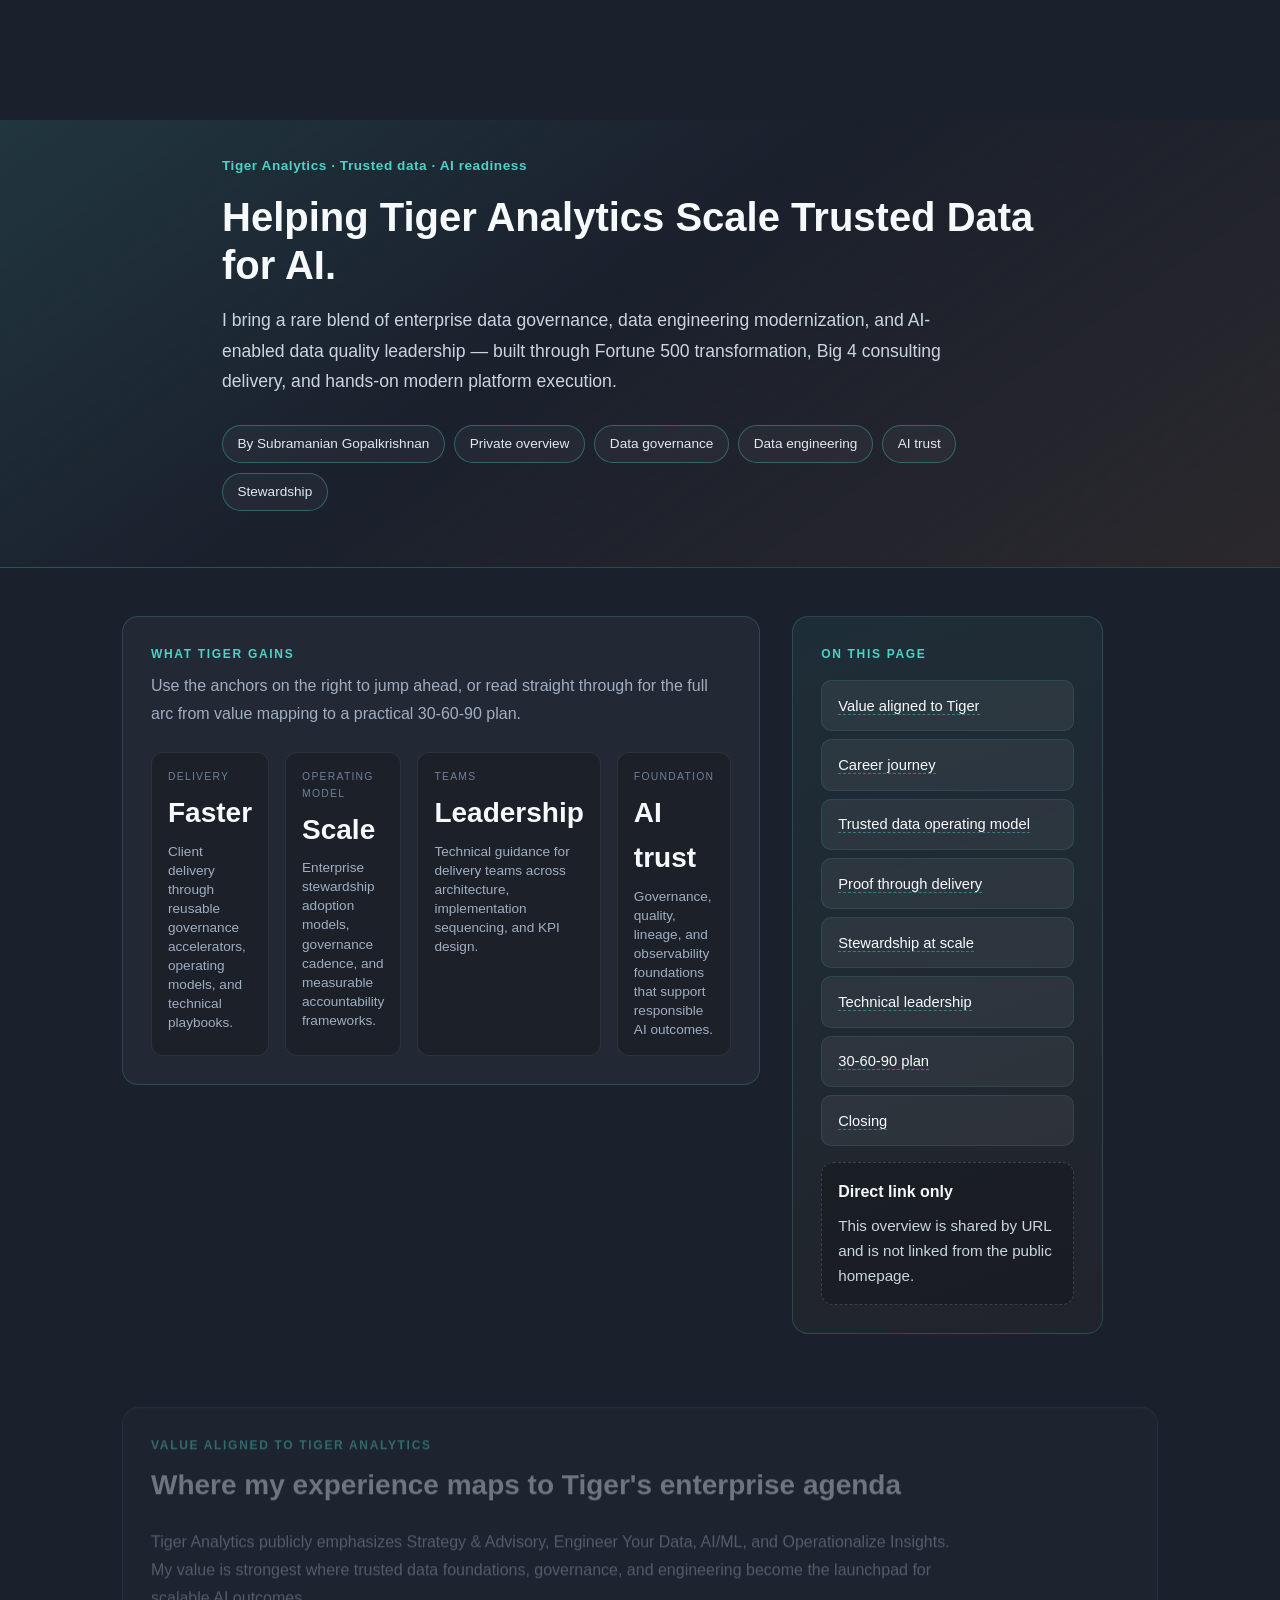
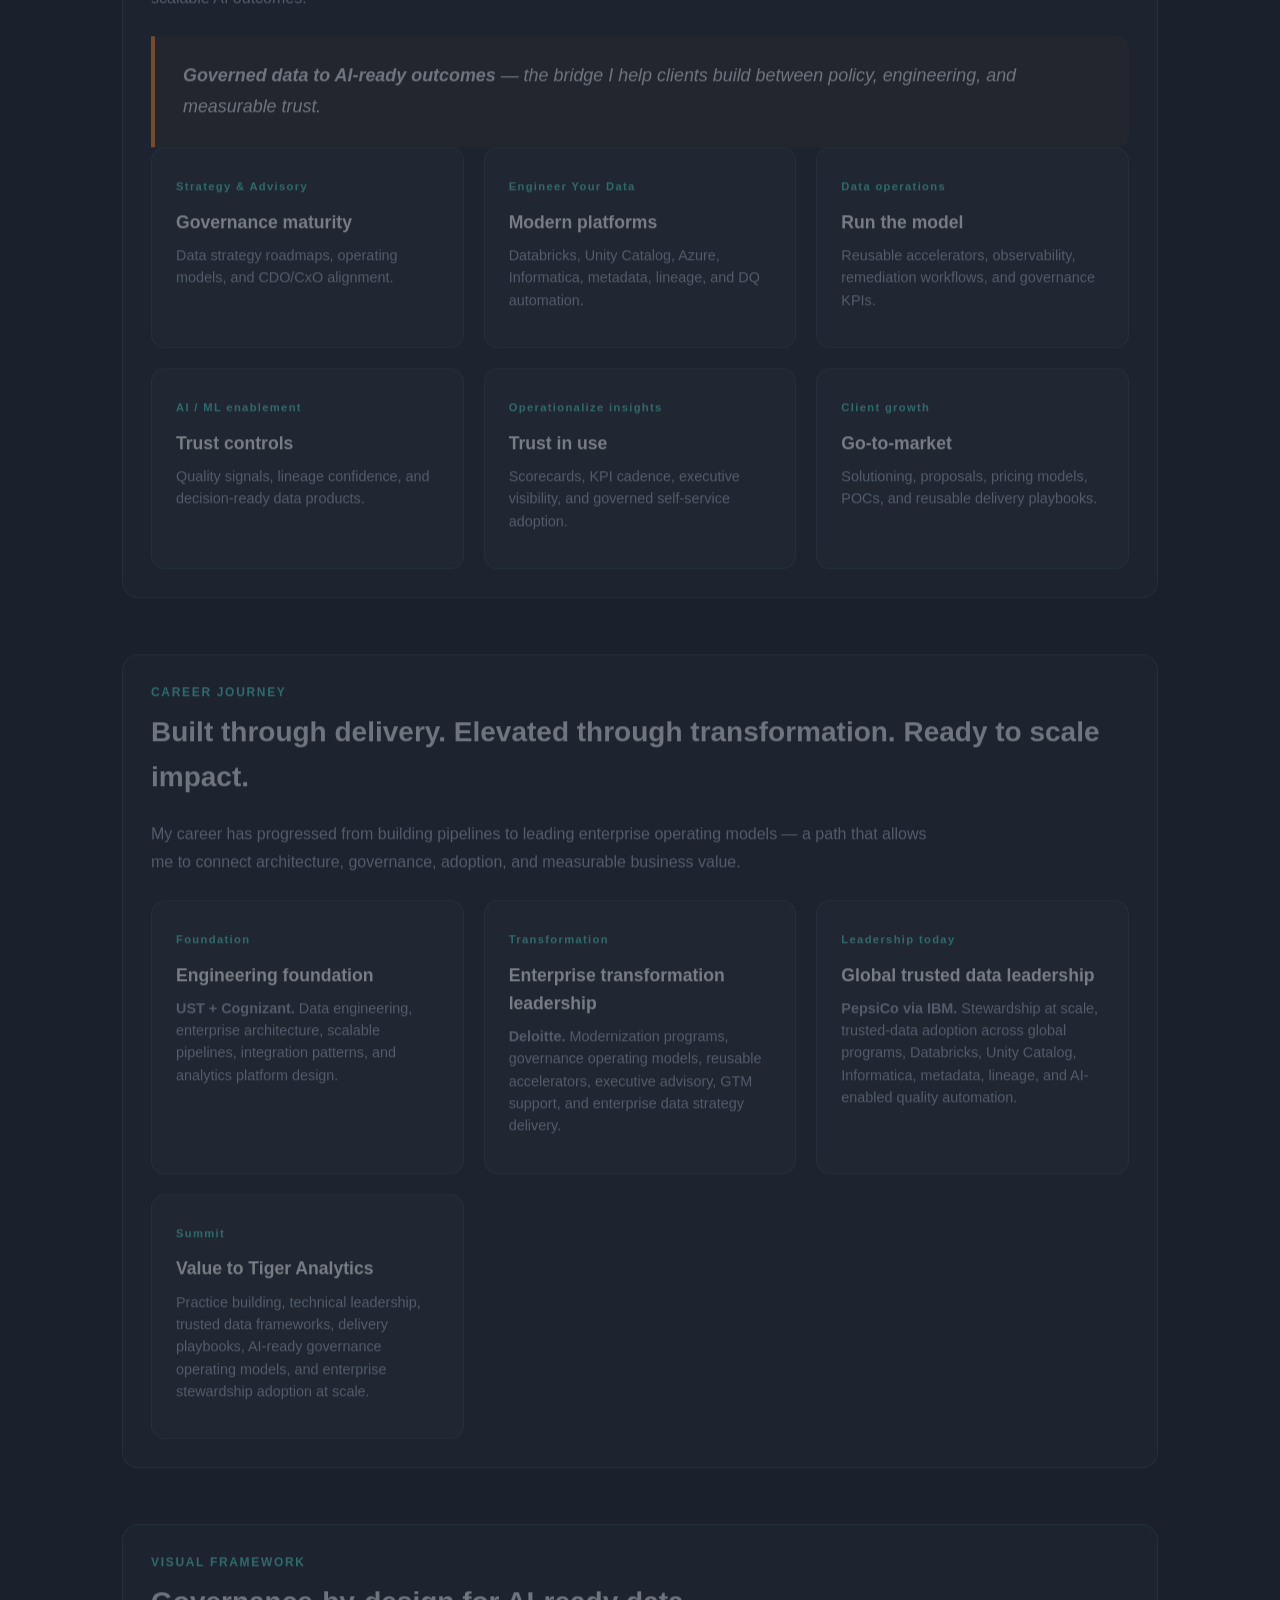
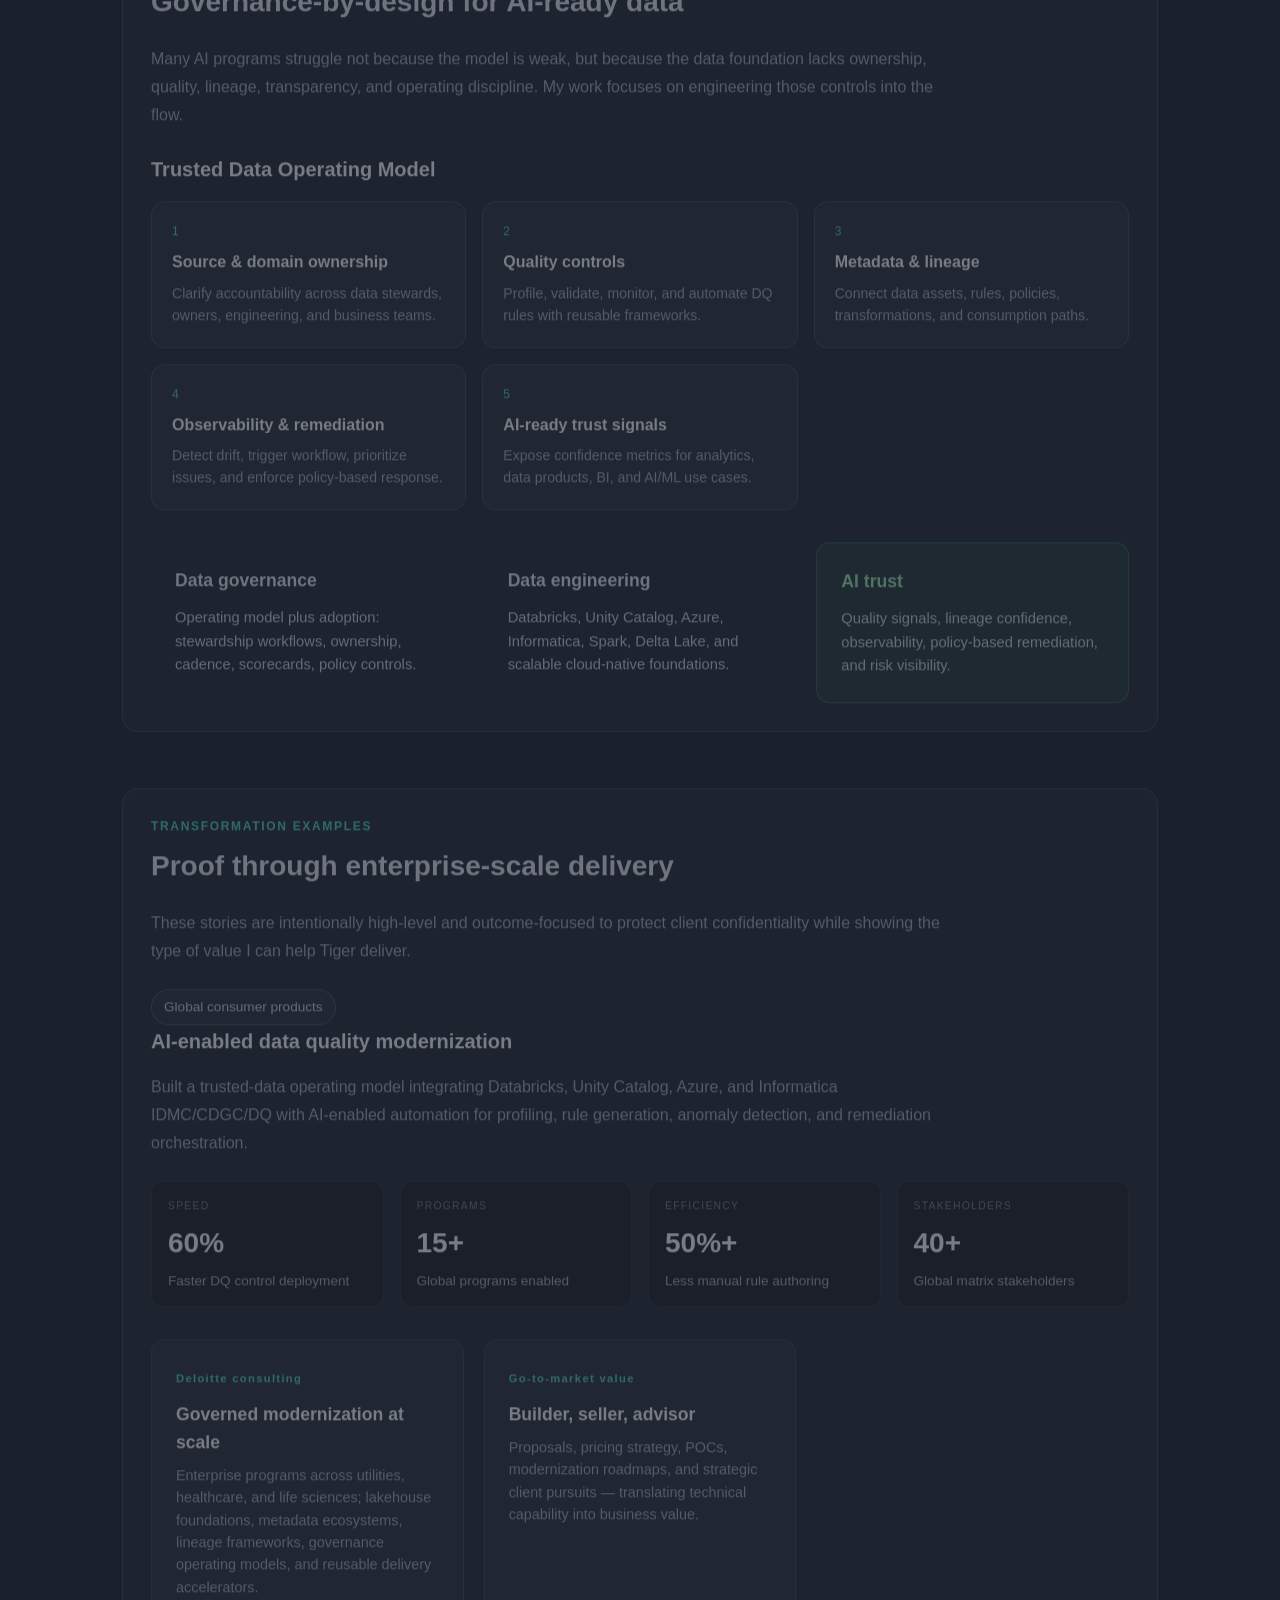
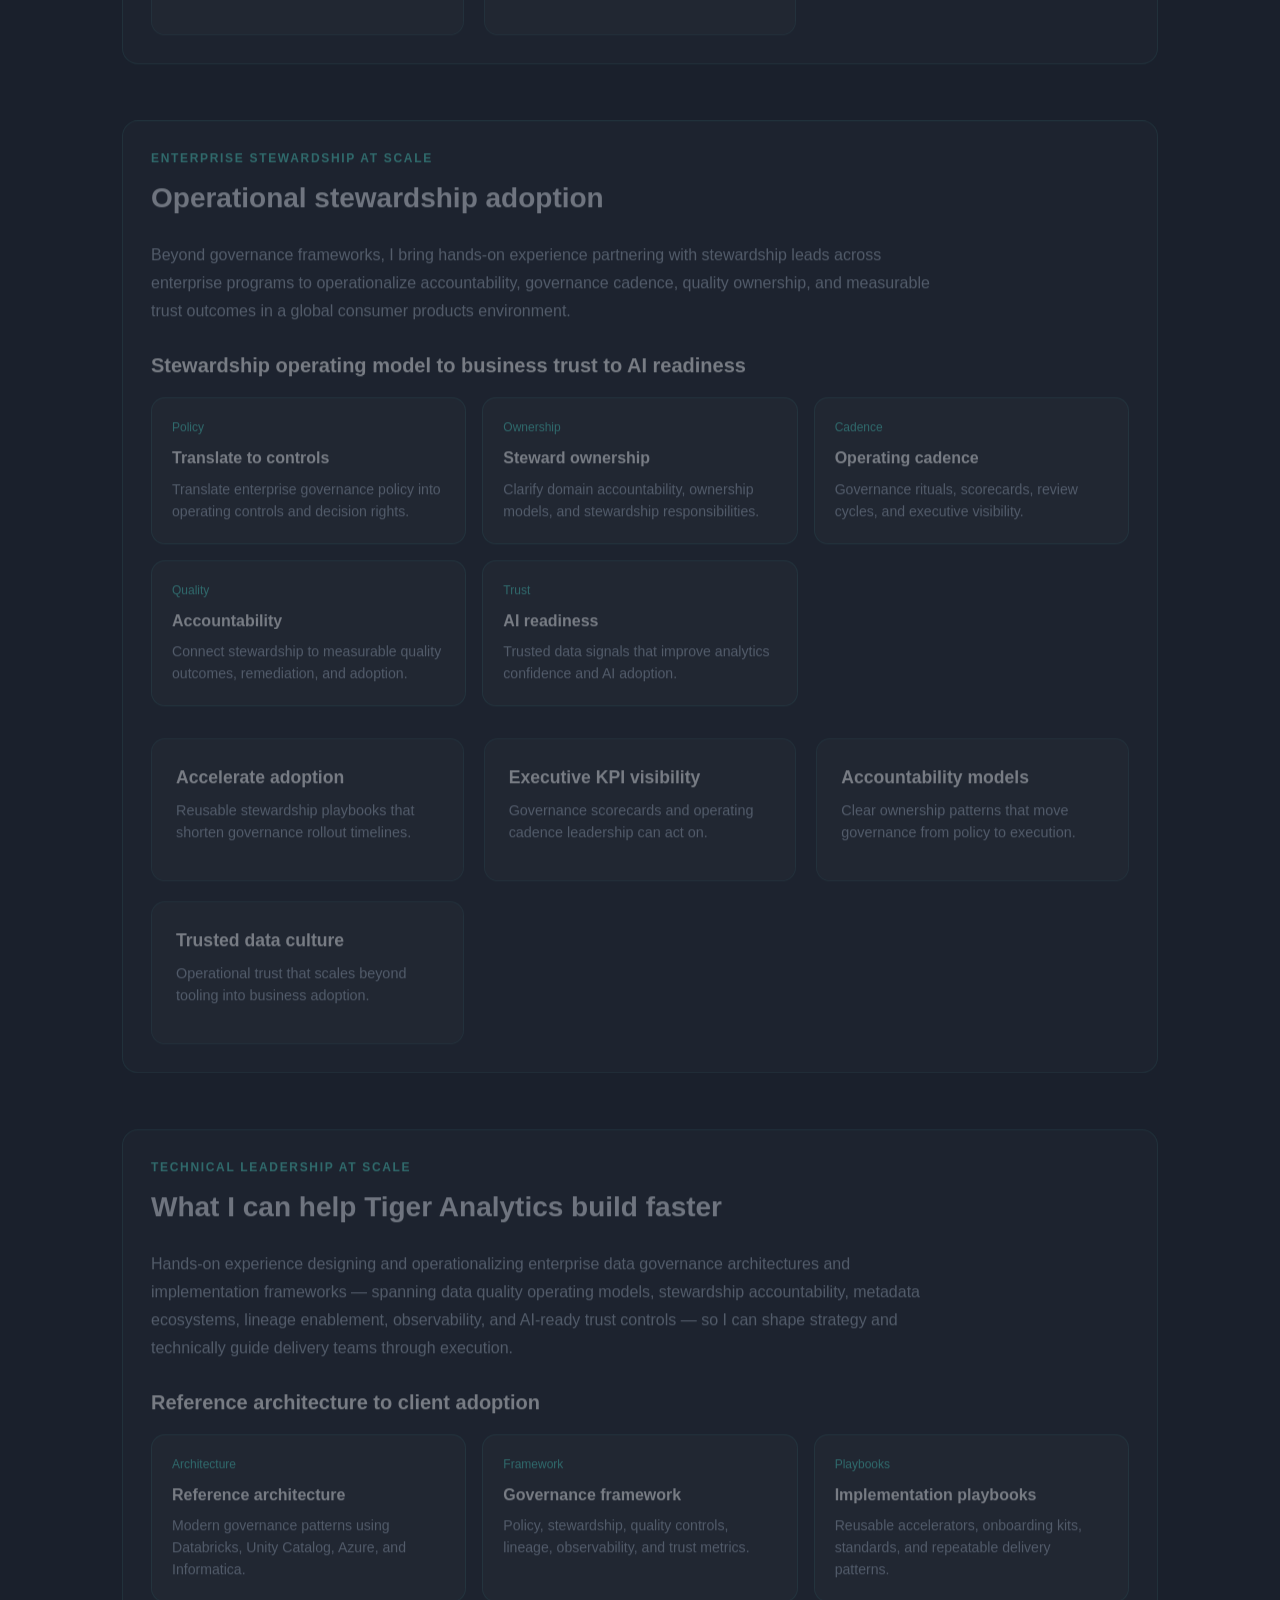
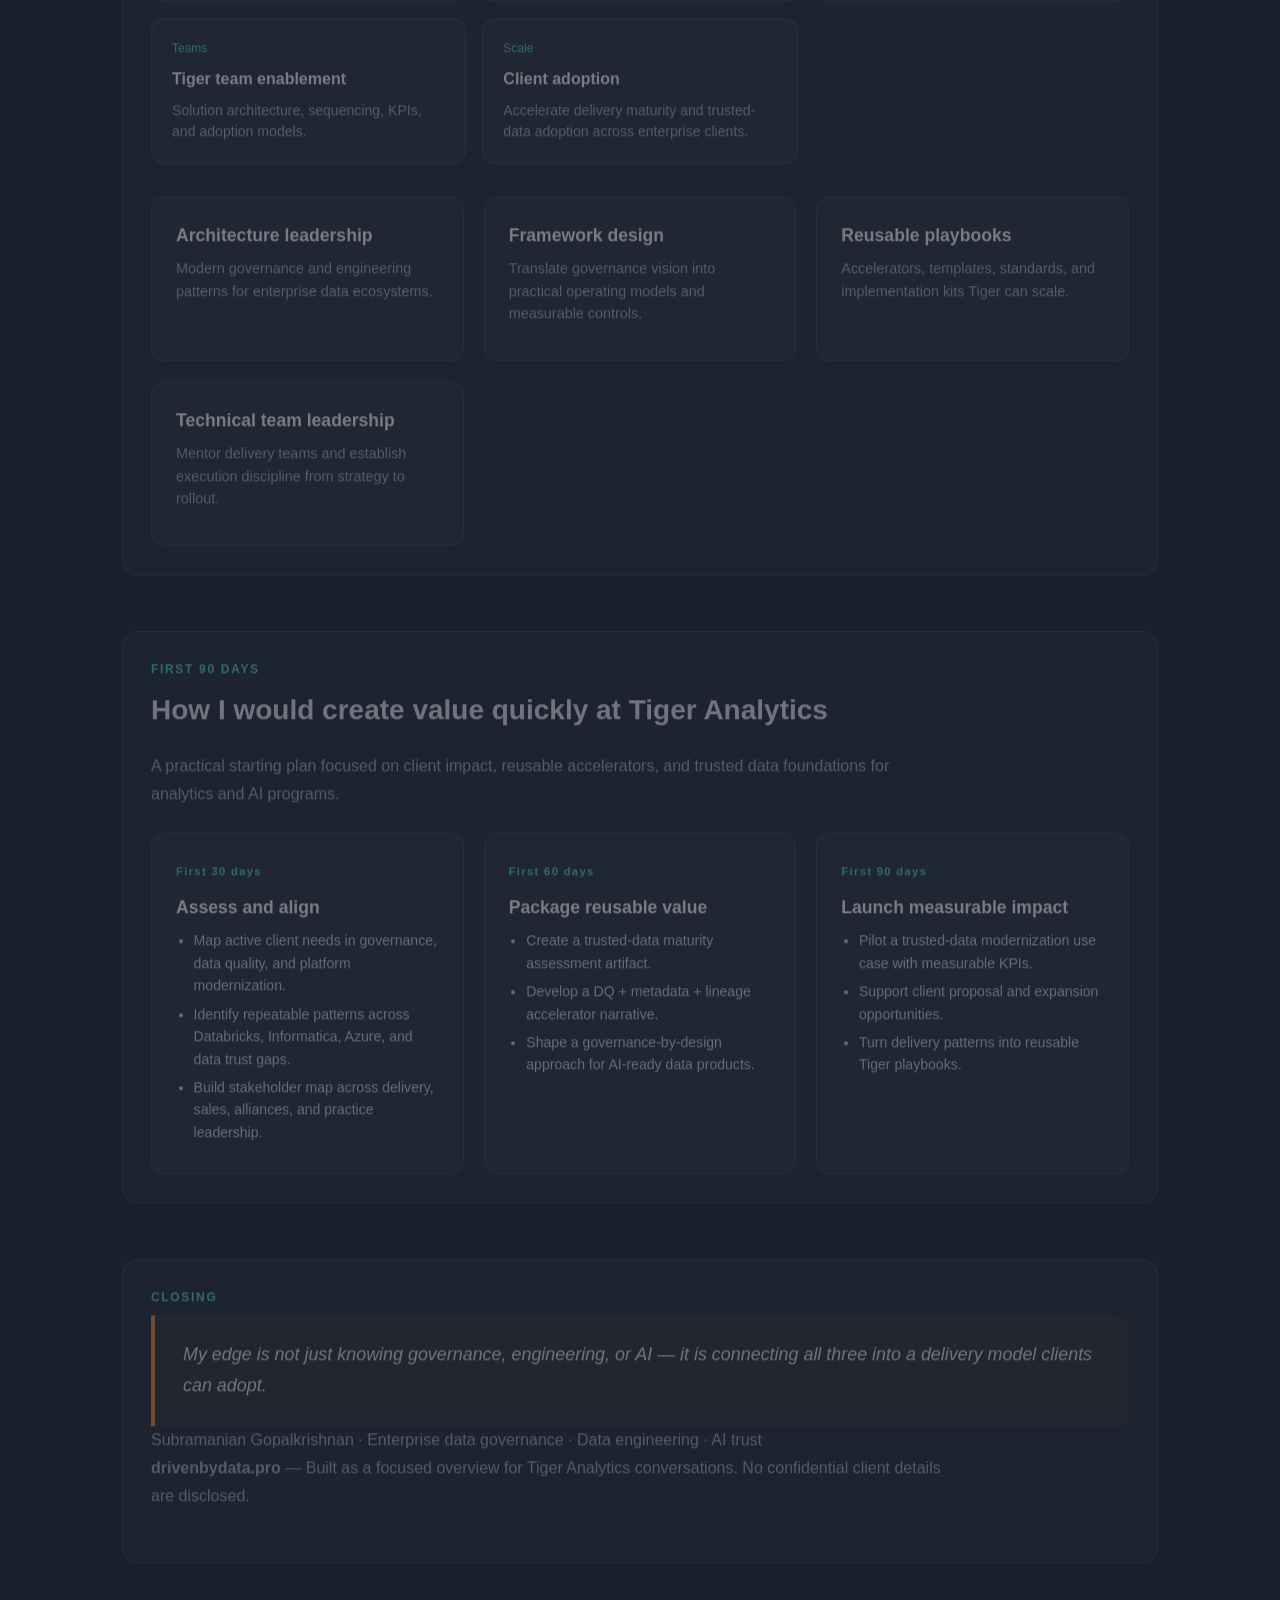
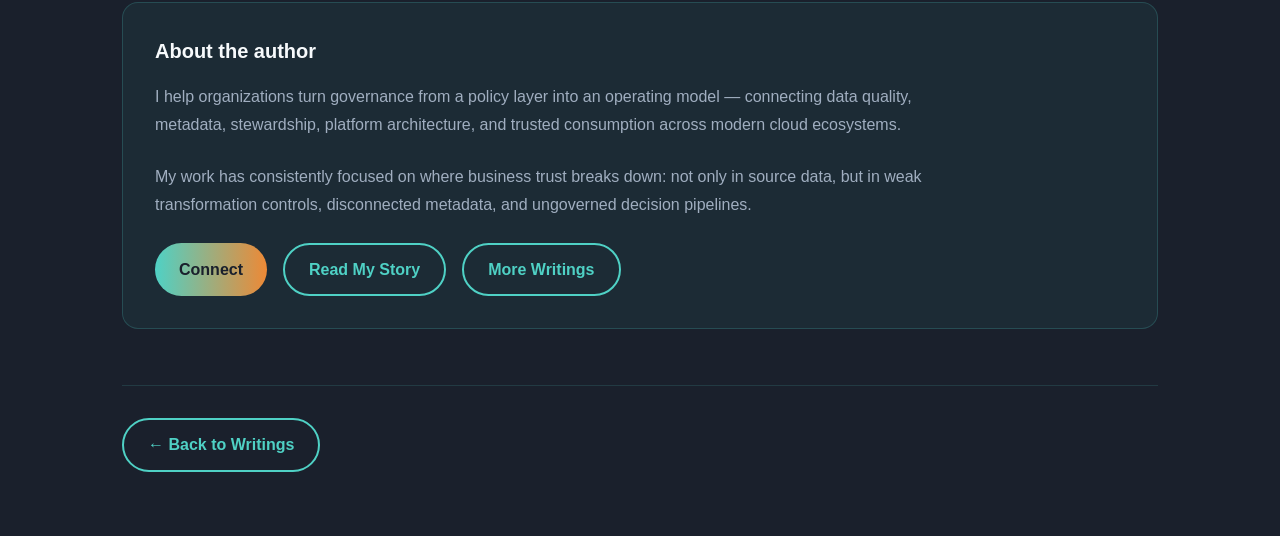
==== private/index.html @ e74349a3 "Update style.css and script.js to enhance layout and asset fetching logic. Added margin adjustments " ====
<!DOCTYPE html>
<html lang="en">
<head>
  <meta charset="UTF-8" />
  <meta name="viewport" content="width=device-width, initial-scale=1.0" />
  <meta name="robots" content="noindex, nofollow" />
  <title>Redirecting…</title>
  <meta http-equiv="refresh" content="0; url=Value%20for%20Tiger%20Analytics.html" />
  <link rel="canonical" href="https://www.drivenbydate.pro/private/Value%20for%20Tiger%20Analytics.html" />
</head>
<body>
  <p><a href="Value%20for%20Tiger%20Analytics.html">Value for Tiger Analytics</a></p>
</body>
</html>
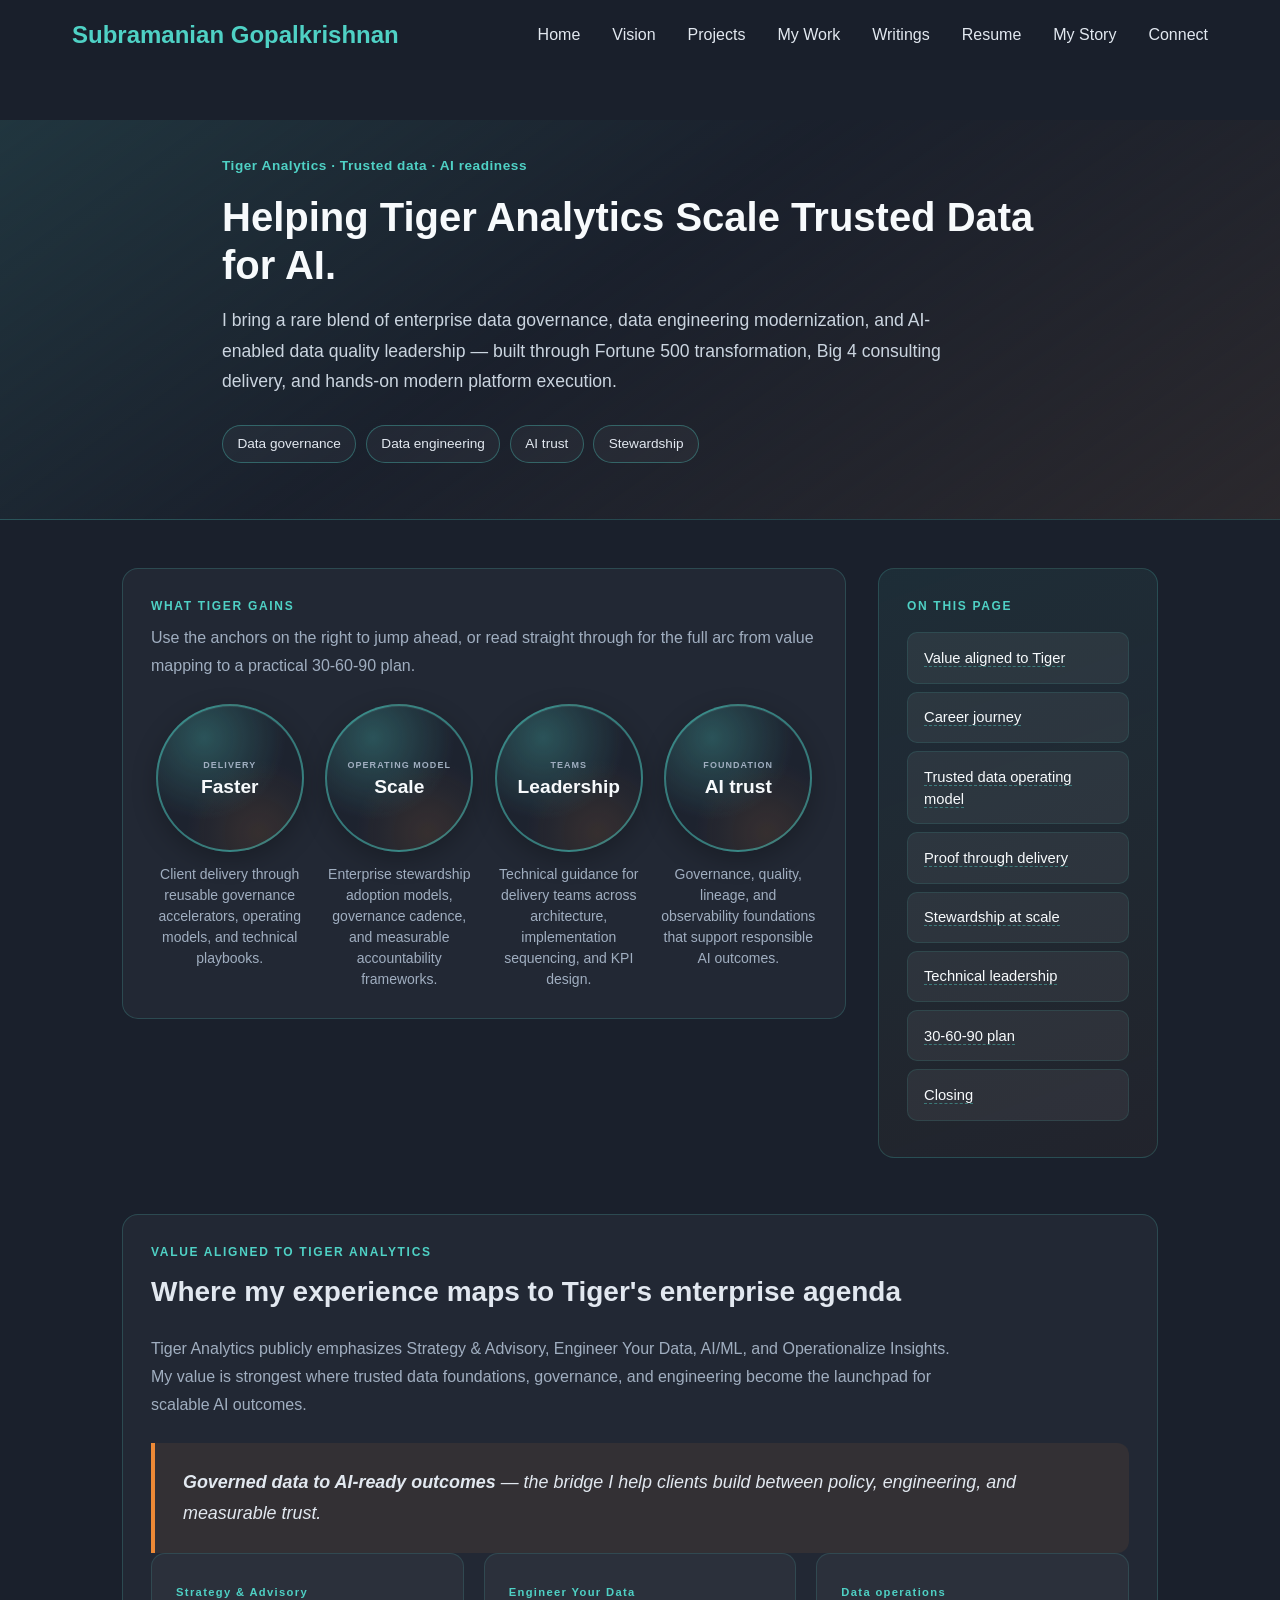
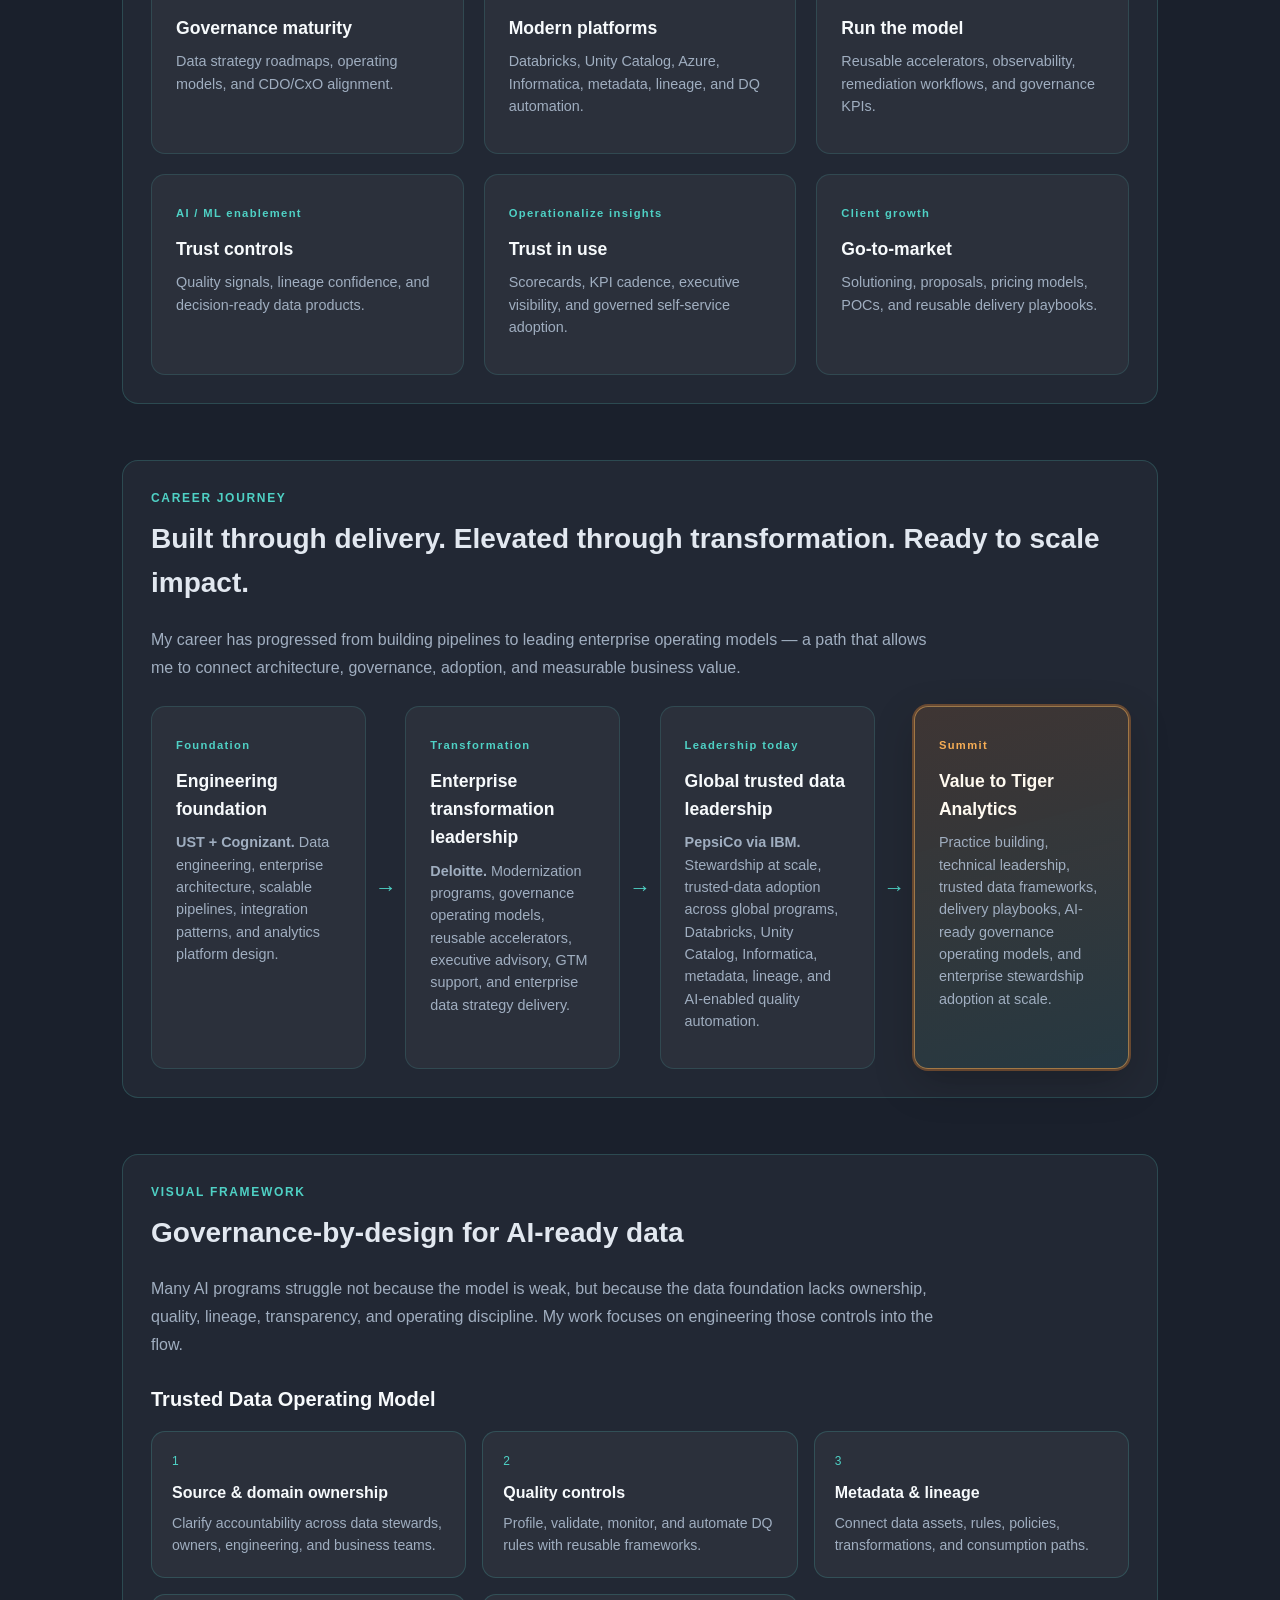
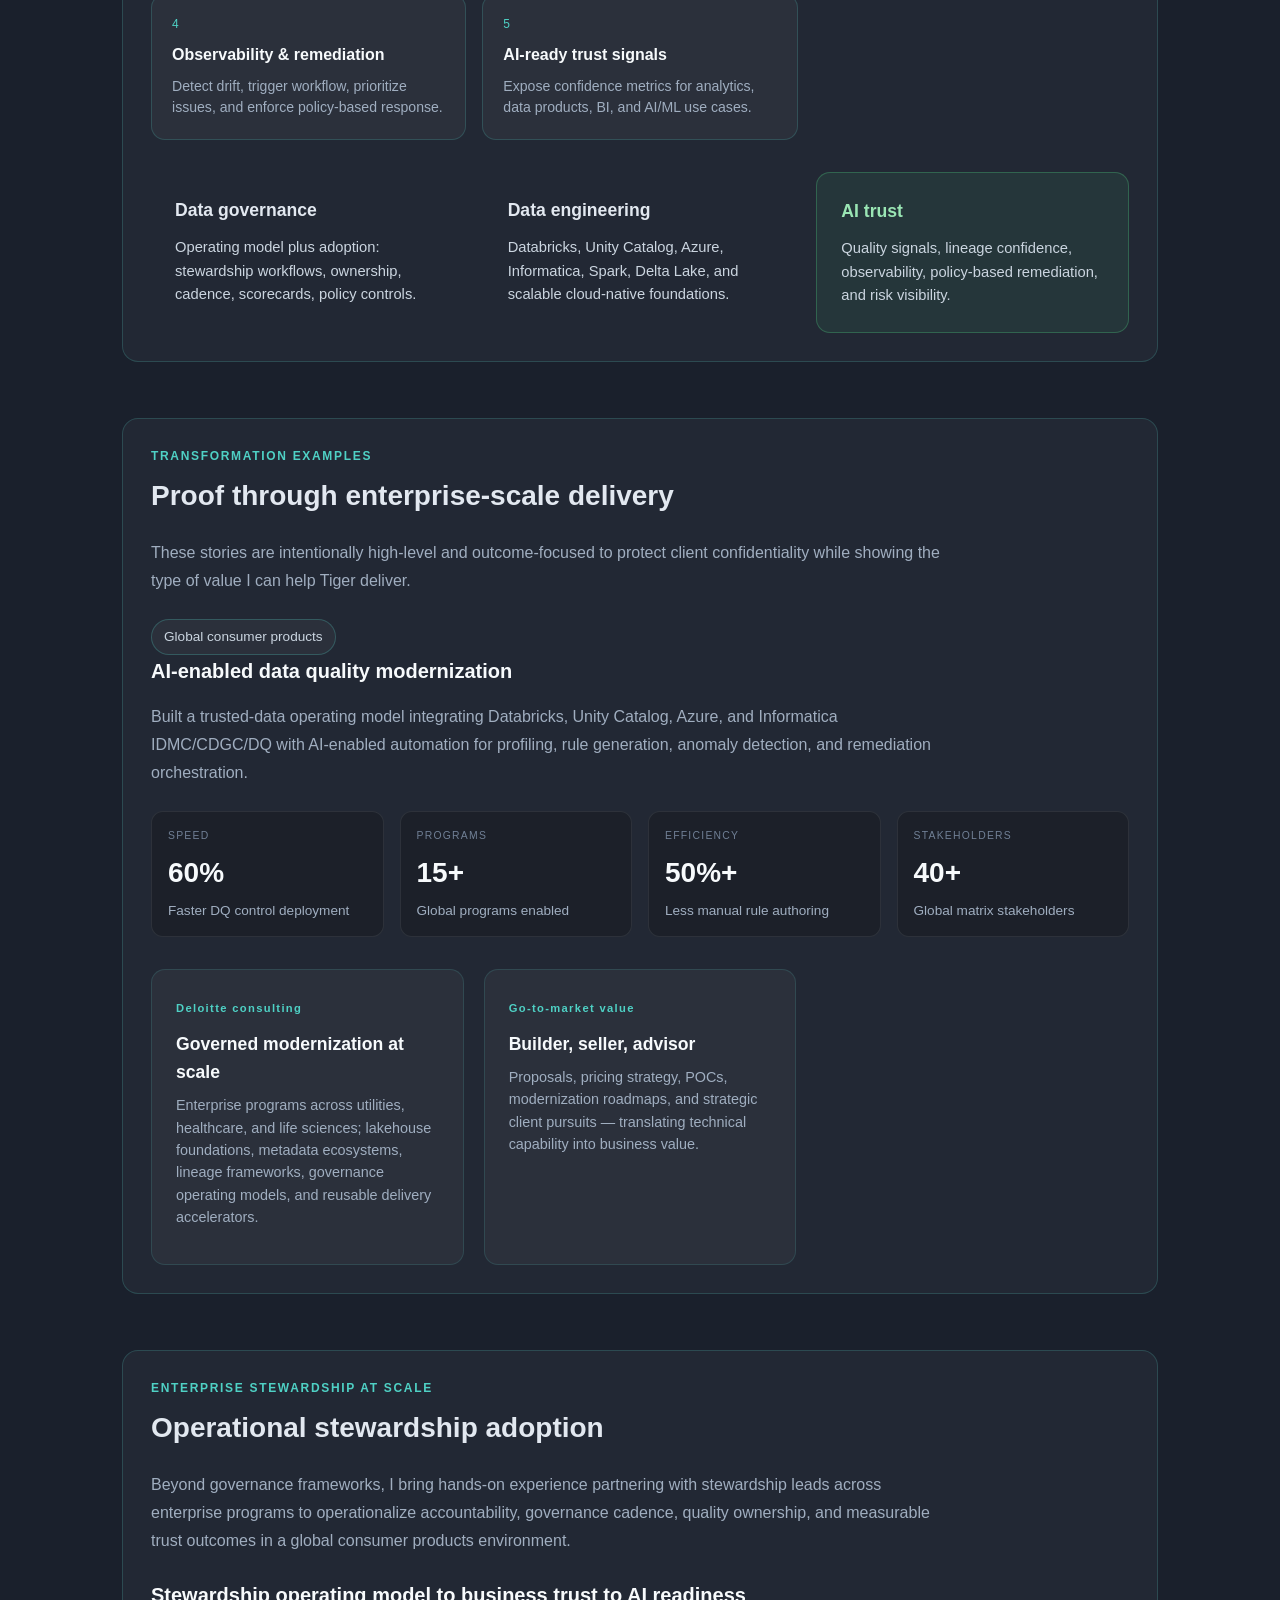
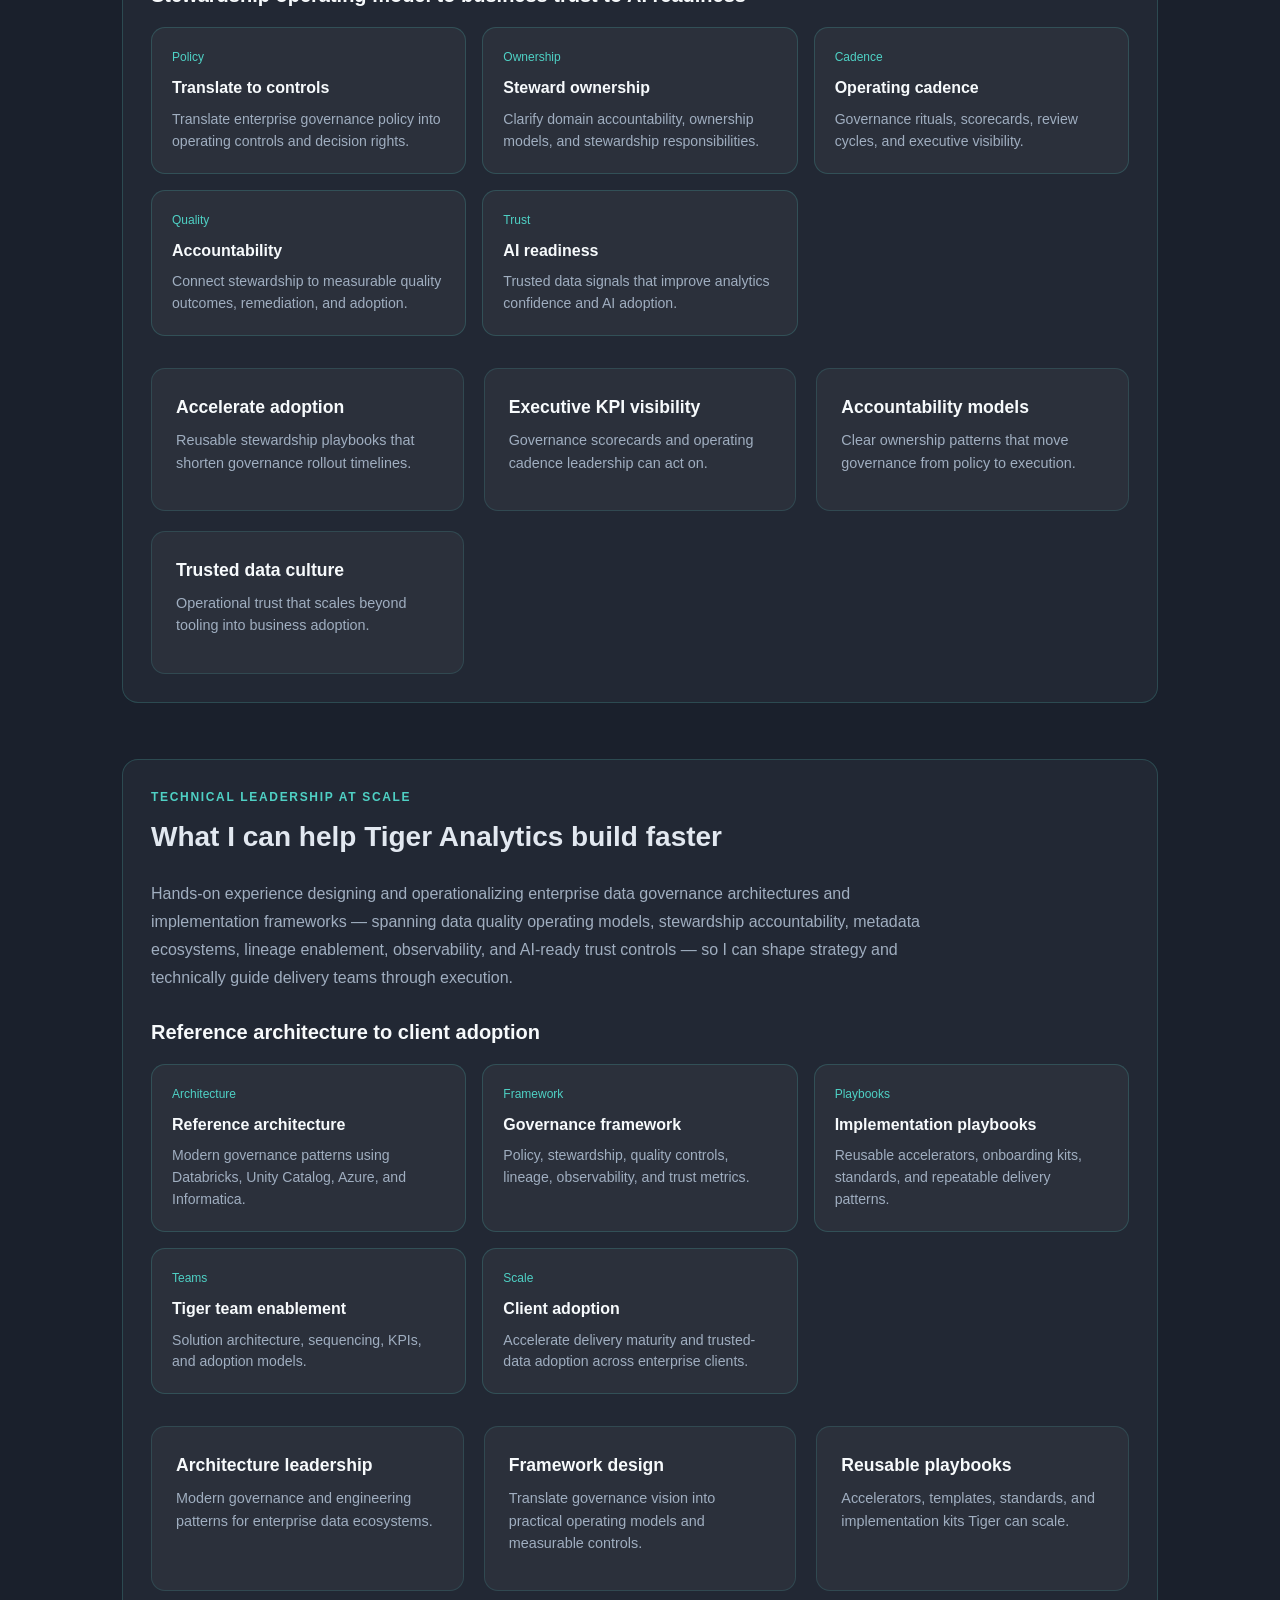
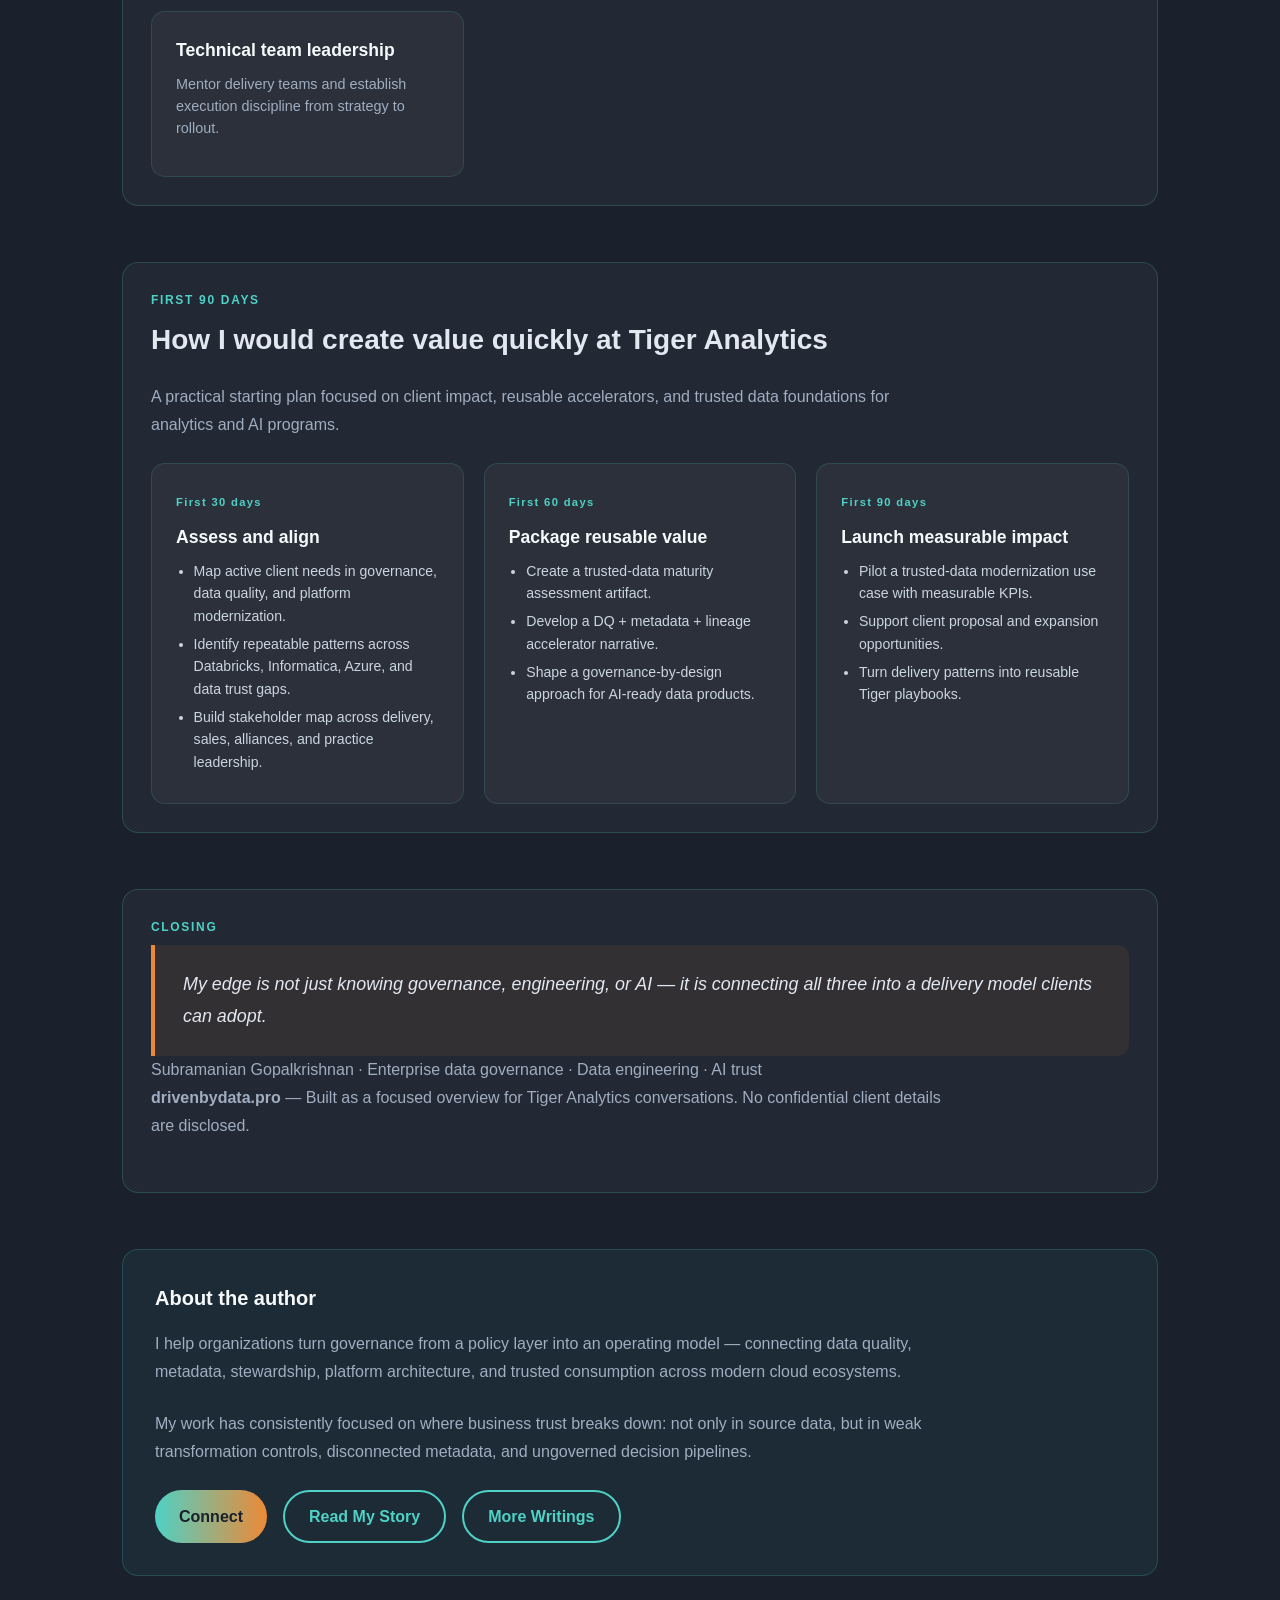
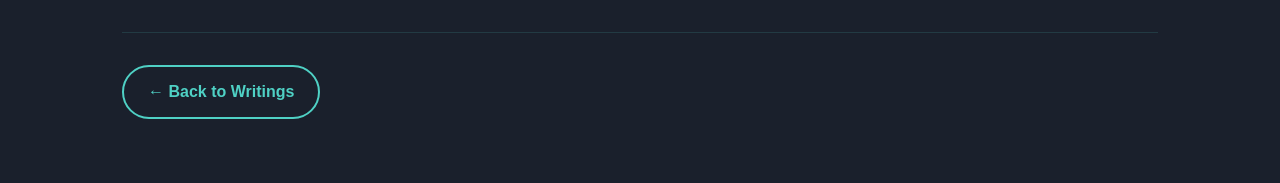
==== commit 122f5864: "Update HTML files and CSS to improve asset paths, enhance layout, and refine article presentation. C" ====
--- a/private/index.html
+++ b/private/index.html
@@ -6,7 +6,7 @@
   <meta name="robots" content="noindex, nofollow" />
   <title>Redirecting…</title>
   <meta http-equiv="refresh" content="0; url=Value%20for%20Tiger%20Analytics.html" />
-  <link rel="canonical" href="https://www.drivenbydate.pro/private/Value%20for%20Tiger%20Analytics.html" />
+  <link rel="canonical" href="https://www.drivenbydata.pro/private/Value%20for%20Tiger%20Analytics.html" />
 </head>
 <body>
   <p><a href="Value%20for%20Tiger%20Analytics.html">Value for Tiger Analytics</a></p>
